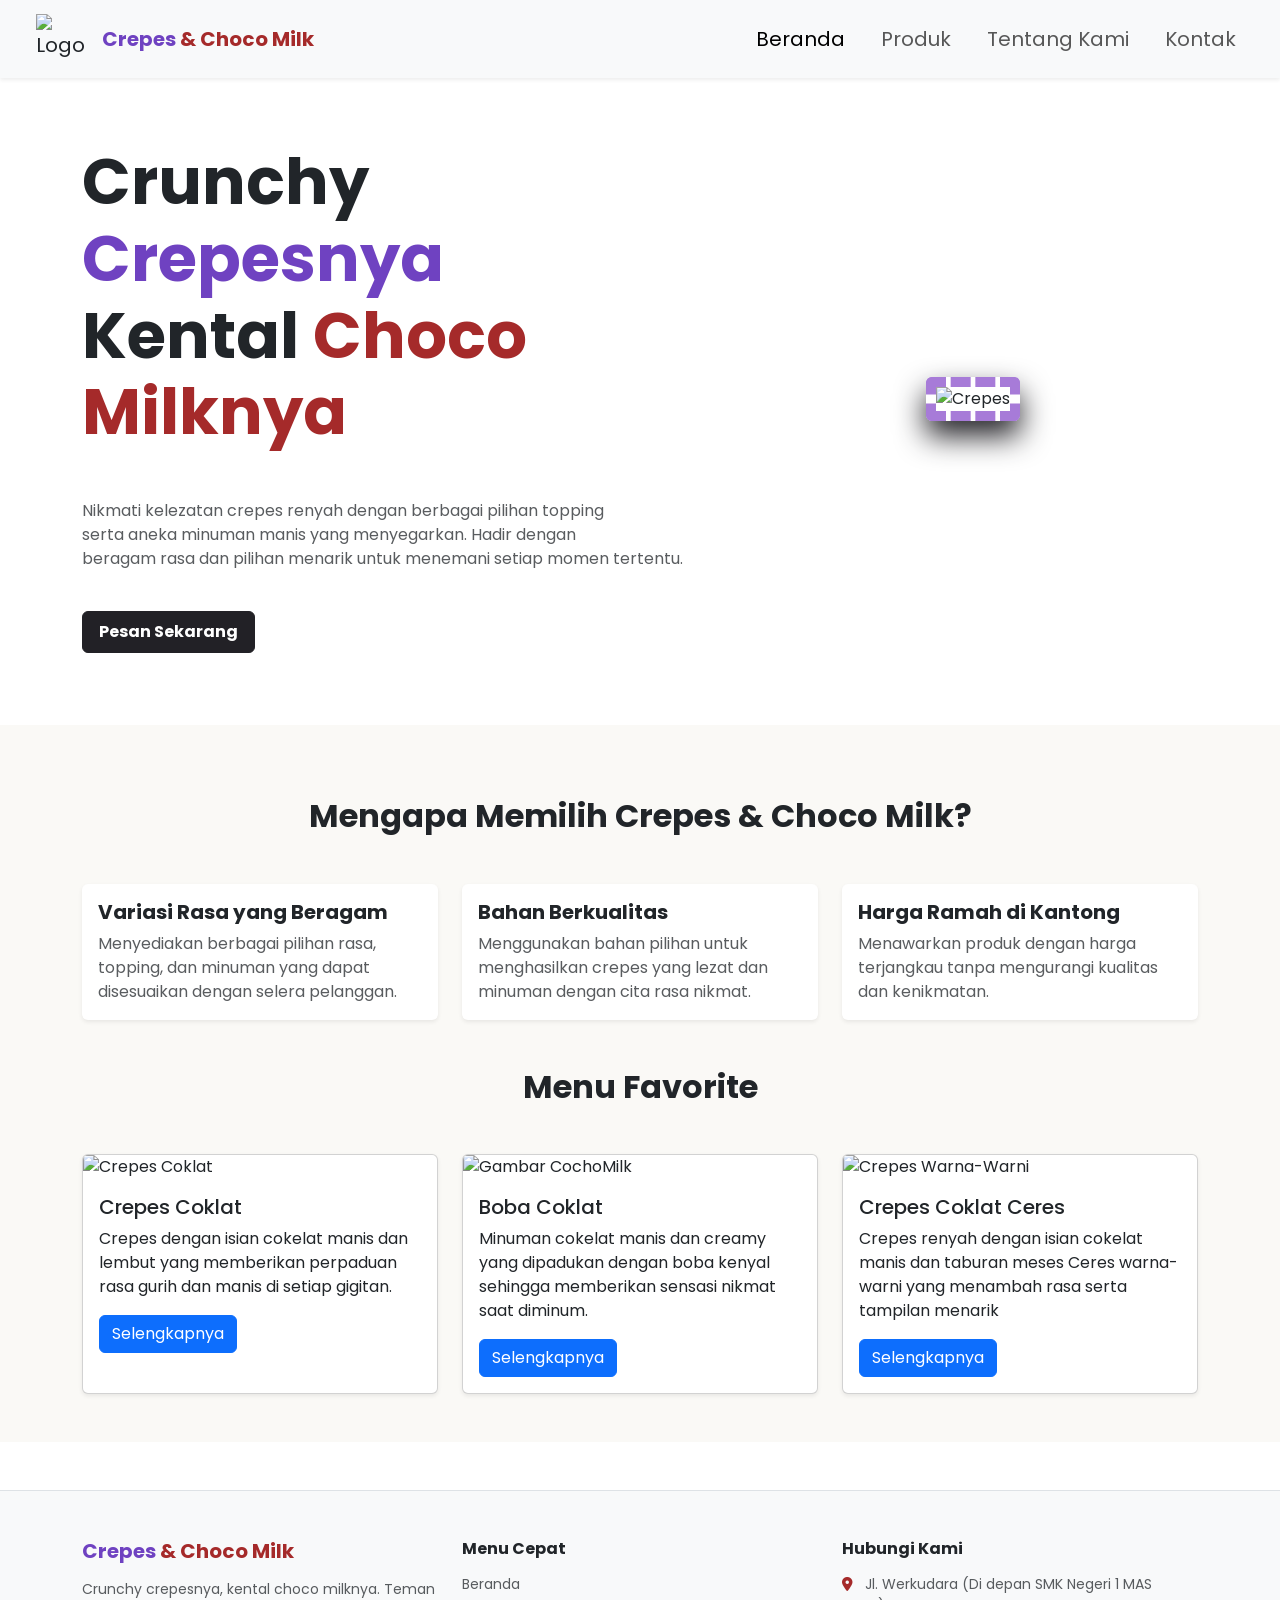
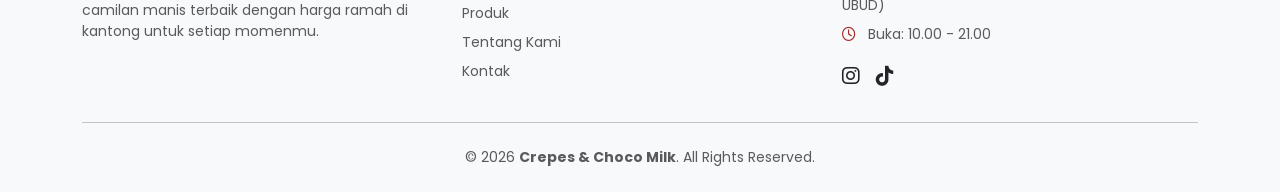
==== index.html @ 20d128d8 "Revisi index about kontak html" ====
<!DOCTYPE html>
<html lang="en">

<head>
  <meta charset="UTF-8">
  <meta name="viewport" content="width=device-width, initial-scale=1.0">
  <title>Document</title>
  <link href="https://cdn.jsdelivr.net/npm/bootstrap@5.3.0/dist/css/bootstrap.min.css" rel="stylesheet">
  <link rel="stylesheet" href="css/style.css">
  <link rel="stylesheet" href="https://cdnjs.cloudflare.com/ajax/libs/font-awesome/6.5.1/css/all.min.css">
</head>

<body>
  <header>
    <nav class="navbar navbar-expand-lg navbar-light bg-light shadow-sm px-3 px-md-4 py-2">
      <div class="container-fluid">
        <img src="../Project-Website-UMKM-3/assets/img/logo.jpg" alt="Logo" class="logo me-2 me-md-3" width="50"
          height="50">
        <p class=" d-md-block fw-bold mt-3">
          <span class="ungu d-none d-md-inline">Crepes</span> <span class="coklat d-none d-md-inline"> & Choco
            Milk</span>
        </p>

        <button class="navbar-toggler border-0 shadow-none" type="button" data-bs-toggle="collapse"
          data-bs-target="#navbarNav" aria-controls="navbarNav" aria-expanded="false" aria-label="Toggle navigation">
          <span class="navbar-toggler-icon"></span>
        </button>

        <div class="collapse navbar-collapse justify-content-end text-center text-lg-end" id="navbarNav">
          <ul class="navbar-nav pt-2 pt-lg-0">
            <li class="nav-item"><a class="nav-link active py-1 py-lg-2" href="index.html">Beranda</a></li>
            <li class="nav-item"><a class="nav-link py-1 py-lg-2" href="produk.html">Produk</a></li>
            <li class="nav-item"><a class="nav-link py-1 py-lg-2" href="about.html">Tentang Kami</a></li>
            <li class="nav-item"><a class="nav-link py-1 py-lg-2" href="kontak.html">Kontak</a></li>
          </ul>
        </div>
      </div>
    </nav>
  </header>

  <section class="container my-5 py-4 ">
    <div class="row align-items-center g-4 mt-5">
      <div class="col-12 col-md-7 text-center text-md-start">
        <h1 class="fw-bold display-3">Crunchy <span class="ungu">Crepesnya</span> <br>
          Kental <span class="coklat">Choco Milknya</span></h1>
        <br>
        <p class="text-muted my-3">
          Nikmati kelezatan crepes renyah dengan berbagai pilihan topping
          <br>
          serta aneka minuman manis yang
          menyegarkan. Hadir dengan
          <br>
          beragam rasa dan pilihan menarik untuk menemani setiap momen tertentu.
        </p>
        <br>
        <a href="produk.html" class="pesansekarang px-3 py-2 btn fw-bold">Pesan Sekarang</a>
      </div>
      <div class="col-12 col-md-5 text-center">
        <img src="../Project-Website-UMKM-3/assets/img/hero.png" alt="Crepes"
          class="gambarbanner max-width: 350px; width: 100%; img-fluid rounded shadow-sm border border-5" </div>
      </div>

    </div>
  </section>

  <section class="py-4" style="background-color: #faf9f6;">
    <div class="container">
      <h2 class="fw-bold text-center my-5">Mengapa Memilih Crepes & Choco Milk?</h2>
      <div class="row row-cols-1 row-cols-md-3 g-4">

        <div class="col shadow-primary">
          <div class="card card1 h-100 shadow-sm border-0">
            <div class="card-body d-flex flex-column">
              <h3 class="h5 fw-bold">Variasi Rasa yang Beragam</h3>
              <p class="text-muted mb-0">
                Menyediakan berbagai pilihan rasa, topping, dan minuman yang dapat disesuaikan dengan selera pelanggan.
              </p>
            </div>
          </div>
        </div>

        <div class="col shadow-primary">
          <div class="card card2 h-100 shadow-sm border-0">
            <div class="card-body d-flex flex-column">
              <h3 class="h5 fw-bold">Bahan Berkualitas</h3>
              <p class="text-muted mb-0">
                Menggunakan bahan pilihan untuk menghasilkan crepes yang lezat dan minuman dengan cita rasa nikmat.
              </p>
            </div>
          </div>
        </div>

        <div class="col shadow-primary">
          <div class="card card3 h-100 shadow-sm border-0">
            <div class="card-body d-flex flex-column">
              <h3 class="h5 fw-bold">Harga Ramah di Kantong</h3>
              <p class="text-muted mb-0">
                Menawarkan produk dengan harga terjangkau tanpa mengurangi kualitas dan kenikmatan.
              </p>
            </div>
          </div>
        </div>
      </div>
    </div>
    <h2 class="fw-bold text-center my-5">Menu Favorite</h2>
    <div class="container my-4">
      <div class="row g-4">

        <div class="menufav col-12 col-md-4">
          <div class="card h-100 shadow-sm">
            <img src="../Project-Website-UMKM-3/assets/img/crepescoklat.jpg" class="card-img-top" alt="Crepes Coklat">
            <div class="card-body">
              <h5 class="card-title">Crepes Coklat</h5>
              <p class="card-text">Crepes dengan isian cokelat manis dan lembut yang memberikan perpaduan rasa gurih dan
                manis di setiap gigitan.</p>
              <a href="produk.html" class="btn btn-primary">Selengkapnya</a>
            </div>
          </div>
        </div>

        <div class="menufav col-12 col-md-4">
          <div class="card h-100 shadow-sm">
            <img src="../Project-Website-UMKM-3/assets/img/cochomilk.jpg" class="card-img-top" alt="Gambar CochoMilk">
            <div class="card-body">
              <h5 class="card-title">Boba Coklat</h5>
              <p class="card-text">Minuman cokelat manis dan creamy yang dipadukan dengan boba kenyal sehingga
                memberikan sensasi nikmat saat diminum.</p>
              <a href="produk.html" class="btn btn-primary">Selengkapnya</a>
            </div>
          </div>
        </div>

        <div class="menufav col-12 col-md-4">
          <div class="card h-100 shadow-sm">
            <img src="../Project-Website-UMKM-3/assets/img/crepeswarnawarni.jpg" class="card-img-top"
              alt="Crepes Warna-Warni">
            <div class="card-body">
              <h5 class="card-title">Crepes Coklat Ceres</h5>
              <p class="card-text">Crepes renyah dengan isian cokelat manis dan taburan meses Ceres warna-warni yang
                menambah rasa serta tampilan menarik</p>
              <a href="produk.html" class="btn btn-primary">Selengkapnya</a>
            </div>
          </div>
        </div>
      </div>
    </div>
  </section>
  <footer class="bg-light text-dark pt-5 pb-4 border-top mt-5">
    <div class="container">
      <div class="row gy-4">
        <div class="col-12 col-md-4">
          <h5 class="fw-bold mb-3">
            <span class="ungu">Crepes</span> <span class="coklat">& Choco Milk</span>
          </h5>
          <p class="text-muted small">
            Crunchy crepesnya, kental choco milknya. Teman camilan manis terbaik dengan harga ramah di kantong untuk
            setiap momenmu.
          </p>
        </div>
        <div class="col-6 col-md-4">
          <h6 class="fw-bold mb-3">Menu Cepat</h6>
          <ul class="list-unstyled small">
            <li class="mb-2"><a href="index.html" class="text-decoration-none text-muted">Beranda</a></li>
            <li class="mb-2"><a href="produk.html" class="text-decoration-none text-muted">Produk</a></li>
            <li class="mb-2"><a href="about.html" class="text-decoration-none text-muted">Tentang Kami</a></li>
            <li class="mb-2"><a href="kontak.html" class="text-decoration-none text-muted">Kontak</a></li>
          </ul>
        </div>
        <div class="col-6 col-md-4">
          <h6 class="fw-bold mb-3">Hubungi Kami</h6>
          <ul class="list-unstyled small text-muted">
            <li class="mb-2"><i class="fa-solid fa-location-dot me-2 coklat"></i> Jl. Werkudara (Di depan SMK Negeri 1 MAS UBUD)
            </li>
            <li class="mb-3"><i class="fa-regular fa-clock me-2 coklat"></i> Buka: 10.00 - 21.00</li>
          </ul>
          <div class="d-flex gap-3">
            <a href="https://www.instagram.com/kedaiwahyukrishna_?bqrl=YTNiNGgzc3ZneWFz" class="text-dark fs-5"><i
                class="fa-brands fa-instagram"></i></a>
            <a href="https://www.tiktok.com/@tuinaa_" class="text-dark fs-5"><i class="fa-brands fa-tiktok"></i></a>
          </div>
        </div>

      </div>

      <hr class="my-4">
      <div class="text-center text-muted small">
        &copy; 2026 <strong>Crepes & Choco Milk</strong>. All Rights Reserved.
      </div>
    </div>
  </footer>
  <script src="https://cdn.jsdelivr.net/npm/bootstrap@5.3.0/dist/js/bootstrap.bundle.min.js"></script>
</body>

</html>
---- css/style.css ----
@import url(https://fonts.googleapis.com/css2?family=Poppins:wght@100;200;300;400;500;600;700;800;900&display=swap);

:root {
    --tinta: #222126;
    --kertas: #faf9f6;
    --putih: #ffffff;
    --ungu: #a77bd8;
}

html {
    border: 0;
    margin: 0;
    box-sizing: border-box;
}

header {
    margin: 0;
    padding: 0;
    font-family: 'Poppins', sans-serif;
    position: fixed;
    top: 0;
    left: 0;
    width: 100%;
    z-index: 1000;
}

body{
    background-color: (--kertas);
    font-family: 'Poppins', sans-serif;   
}

nav {
    font-family: 'Poppins', sans-serif;
    background-color: aliceblue;
    font-size: 20px;
    padding: 10px;
    display: flex;
    box-shadow: 0 2px 4px rgba(0, 0, 0, 0.1);
}

nav ul {
    list-style-type: none;
    display: flex;
    gap: 20px;
    align-items: center;
    justify-content: center;
    align-items: center;
    margin-left: auto;
}

.navtext {
    font-family: 'Poppins', sans-serif;
    font-size: 20px;
    color: (--tinta);
    display: flex;
    align-items: center;
}

nav ul li a{
    text-decoration: none;
    color: (--tinta);
}

.fotonav img{
    width: 90px;
    height: auto;
}

.ungu{
    color: #6f42c1;
}

.coklat{
    color: brown;
}

.gambarbanner {
    border-radius: 12px;
    border: 10px dashed var(--ungu) !important;
    box-shadow: 0 15px 30px var(--tinta) !important;
}

.card1,
.card2,
.card3 {
    transition: transform 0.25s ease, box-shadow 0.25s ease;
}
.card1:hover,
.card2:hover,
.card3:hover {
    transform: translateY(-5px);
    box-shadow: 0 10px 25px var(--tinta) !important;
}

.pesansekarang {
    background-color: var(--tinta);
    border-color: var(--tinta);
    color: var(--putih);
    transition: 0.3s ease;
}

.pesansekarang:hover {
    background-color: var(--ungu);
    border-color: var(--ungu);
    color: var(--putih);
}
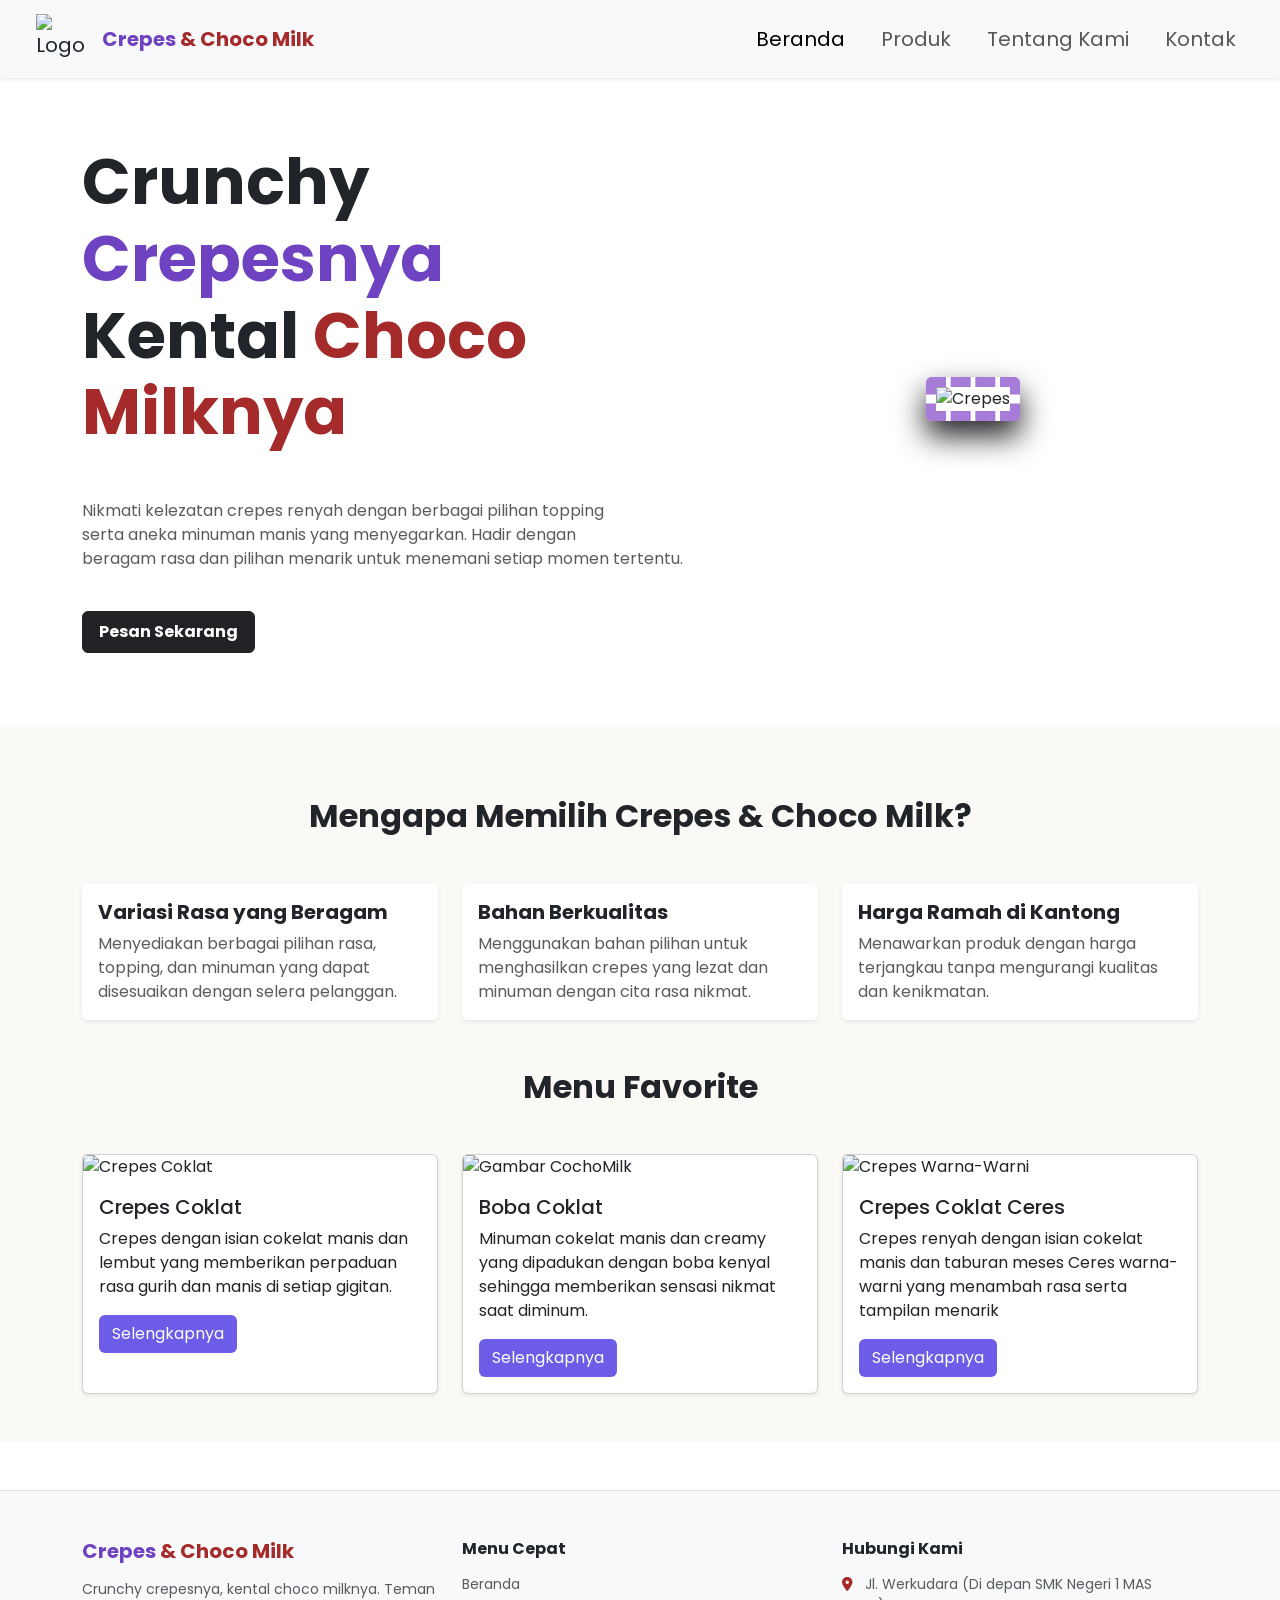
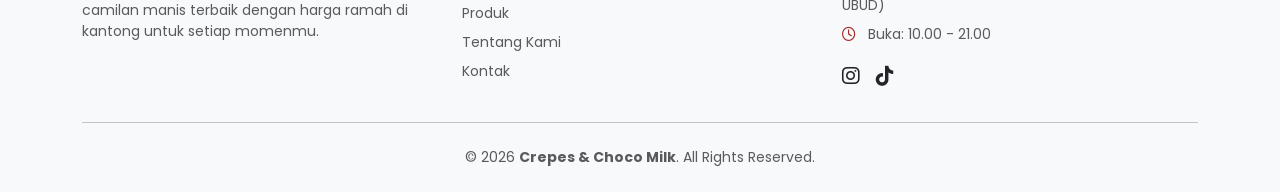
==== commit 8a58439a: "perubahan warna button" ====
--- a/index.html
+++ b/index.html
@@ -4,7 +4,7 @@
 <head>
   <meta charset="UTF-8">
   <meta name="viewport" content="width=device-width, initial-scale=1.0">
-  <title>Document</title>
+  <title>Beranda - Crepes & Choco Milk</title>
   <link href="https://cdn.jsdelivr.net/npm/bootstrap@5.3.0/dist/css/bootstrap.min.css" rel="stylesheet">
   <link rel="stylesheet" href="css/style.css">
   <link rel="stylesheet" href="https://cdnjs.cloudflare.com/ajax/libs/font-awesome/6.5.1/css/all.min.css">
@@ -113,7 +113,7 @@
               <h5 class="card-title">Crepes Coklat</h5>
               <p class="card-text">Crepes dengan isian cokelat manis dan lembut yang memberikan perpaduan rasa gurih dan
                 manis di setiap gigitan.</p>
-              <a href="produk.html" class="btn btn-primary">Selengkapnya</a>
+              <a href="produk.html" class="btn" style="background-color: #6c5ce7; color: white;">Selengkapnya</a>
             </div>
           </div>
         </div>
@@ -125,7 +125,7 @@
               <h5 class="card-title">Boba Coklat</h5>
               <p class="card-text">Minuman cokelat manis dan creamy yang dipadukan dengan boba kenyal sehingga
                 memberikan sensasi nikmat saat diminum.</p>
-              <a href="produk.html" class="btn btn-primary">Selengkapnya</a>
+              <a href="produk.html" class="btn" style="background-color: #6c5ce7; color: white;">Selengkapnya</a>
             </div>
           </div>
         </div>
@@ -138,7 +138,7 @@
               <h5 class="card-title">Crepes Coklat Ceres</h5>
               <p class="card-text">Crepes renyah dengan isian cokelat manis dan taburan meses Ceres warna-warni yang
                 menambah rasa serta tampilan menarik</p>
-              <a href="produk.html" class="btn btn-primary">Selengkapnya</a>
+              <a href="produk.html" class="btn" style="background-color: #6c5ce7; color: white;">Selengkapnya</a>
             </div>
           </div>
         </div>
--- a/css/style.css
+++ b/css/style.css
@@ -24,9 +24,9 @@
     z-index: 1000;
 }
 
-body{
+body {
     background-color: (--kertas);
-    font-family: 'Poppins', sans-serif;   
+    font-family: 'Poppins', sans-serif;
 }
 
 nav {
@@ -56,21 +56,21 @@
     align-items: center;
 }
 
-nav ul li a{
+nav ul li a {
     text-decoration: none;
     color: (--tinta);
 }
 
-.fotonav img{
+.fotonav img {
     width: 90px;
     height: auto;
 }
 
-.ungu{
+.ungu {
     color: #6f42c1;
 }
 
-.coklat{
+.coklat {
     color: brown;
 }
 
@@ -85,6 +85,7 @@
 .card3 {
     transition: transform 0.25s ease, box-shadow 0.25s ease;
 }
+
 .card1:hover,
 .card2:hover,
 .card3:hover {
@@ -104,3 +105,85 @@
     border-color: var(--ungu);
     color: var(--putih);
 }
+
+.product-heading {
+    color: var(--cokelat-tua);
+    font-weight: 700;
+    margin-bottom: 25px;
+}
+
+.product-card {
+    background-color: white;
+    border-radius: 15px;
+    overflow: hidden;
+    height: 100%;
+    box-shadow: 0 4px 15px rgba(0, 0, 0, 0.06);
+    transition: 0.3s;
+}
+
+.product-card:hover {
+    transform: translateY(-5px);
+}
+
+.product-card img {
+    width: 100%;
+    height: 220px;
+    object-fit: cover;
+    background-color: var(--ungu-muda);
+}
+
+.product-info {
+    padding: 20px;
+}
+
+.product-info h5 {
+    color: var(--cokelat-tua);
+    font-weight: 600;
+    min-height: 48px;
+}
+
+.product-info p {
+    color: var(--ungu);
+    font-weight: 700;
+    font-size: 18px;
+}
+
+.product-info label {
+    font-size: 14px;
+    margin-bottom: 7px;
+}
+
+.order-section {
+    background-color: white;
+    padding: 35px;
+    border-radius: 15px;
+    box-shadow: 0 4px 15px rgba(0, 0, 0, 0.05);
+    max-width: 700px;
+    margin-left: auto;
+    margin-right: auto;
+}
+
+.order-section h2 {
+    color: var(--cokelat-tua);
+    font-weight: 700;
+    margin-bottom: 10px;
+}
+
+.order-section>p {
+    color: #777;
+    margin-bottom: 25px;
+}
+
+.form-control {
+    padding: 12px;
+    border-radius: 8px;
+}
+
+.form-control:focus {
+    border-color: var(--ungu);
+    box-shadow: 0 0 0 0.2rem rgba(167, 123, 216, 0.2);
+}
+
+.judulproduk {
+    font-weight: bold;
+}
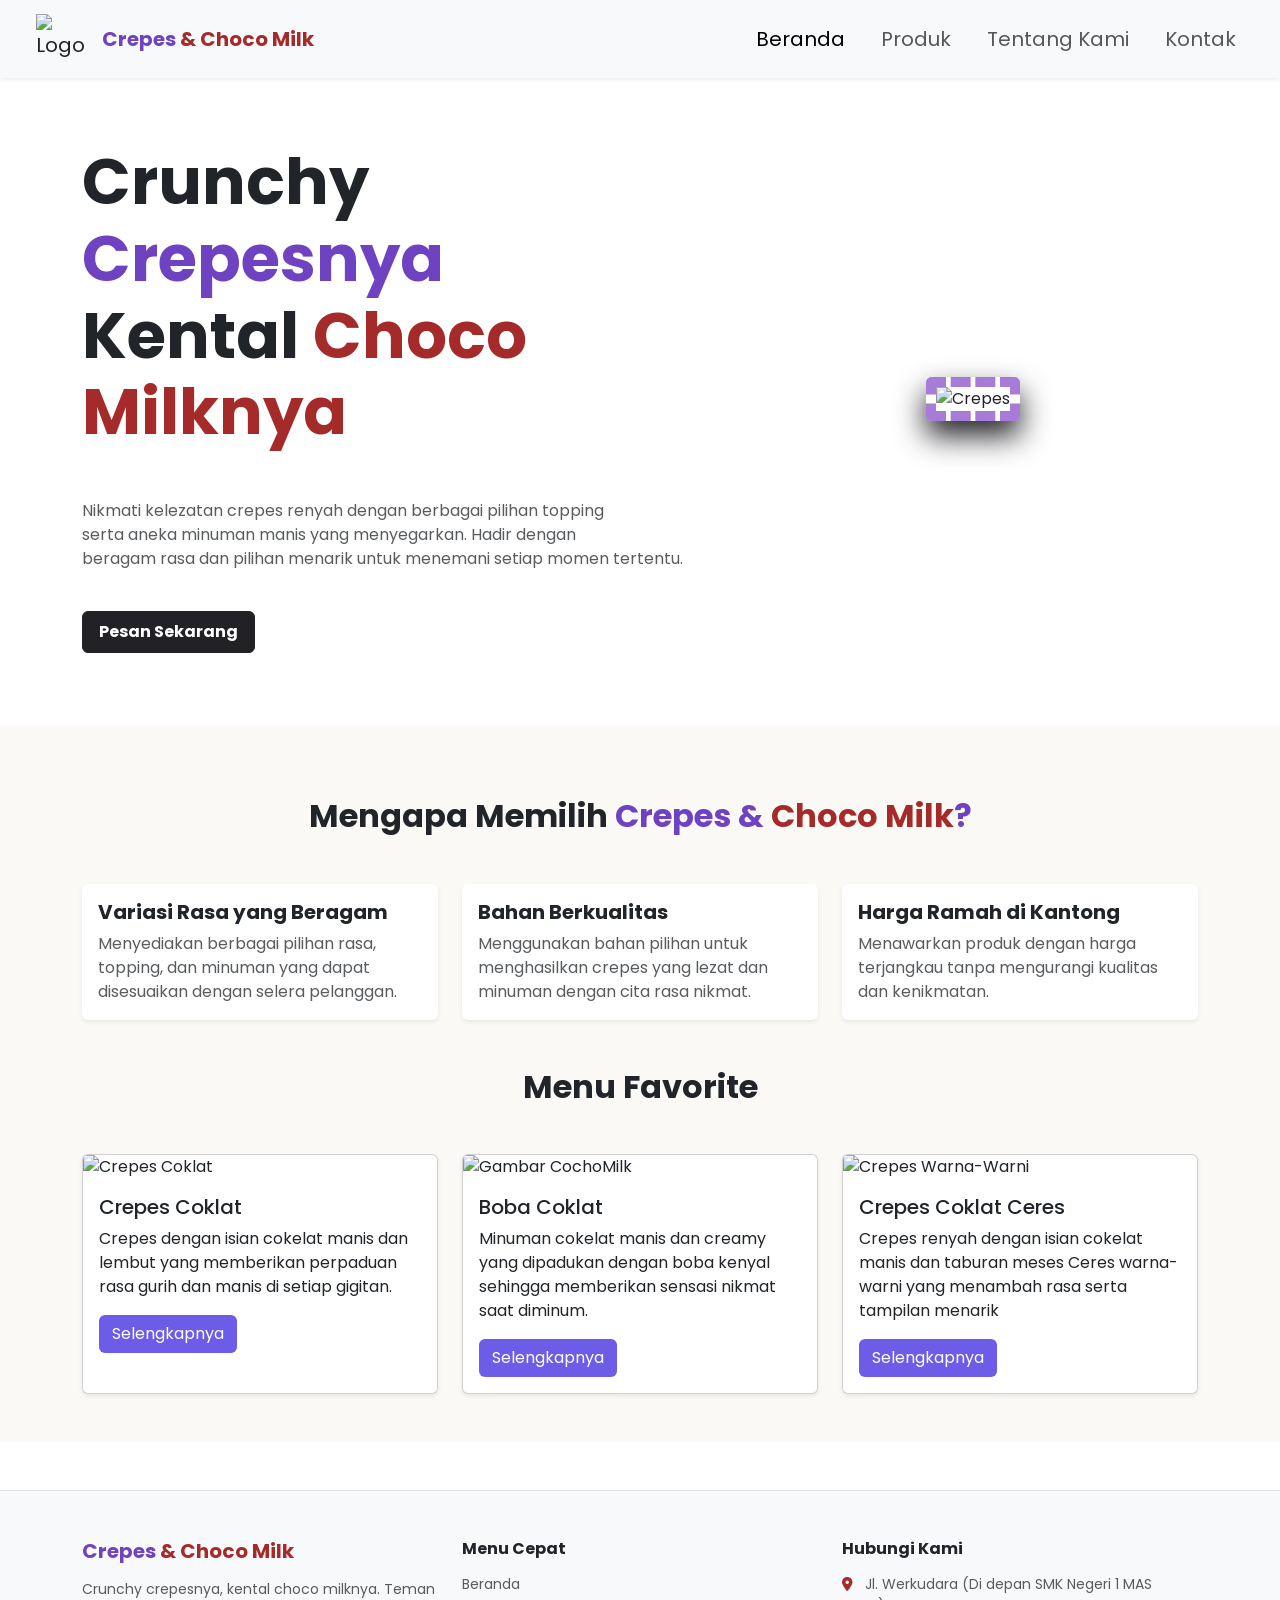
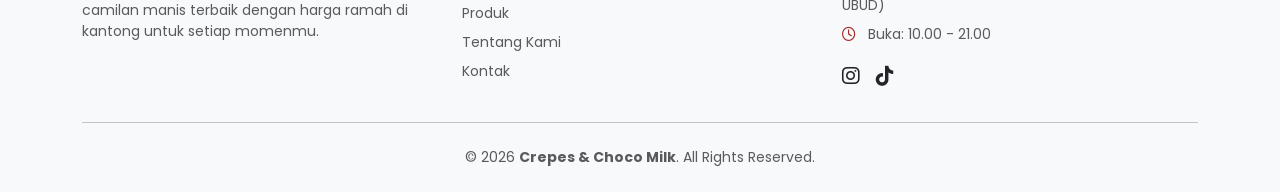
==== commit 528d2dac: "perubahan tulisan span" ====
--- a/index.html
+++ b/index.html
@@ -65,7 +65,7 @@
 
   <section class="py-4" style="background-color: #faf9f6;">
     <div class="container">
-      <h2 class="fw-bold text-center my-5">Mengapa Memilih Crepes & Choco Milk?</h2>
+      <h2 class="fw-bold text-center my-5">Mengapa Memilih <span class="ungu">Crepes & <span class="coklat">Choco Milk</span>?</h2>
       <div class="row row-cols-1 row-cols-md-3 g-4">
 
         <div class="col shadow-primary">
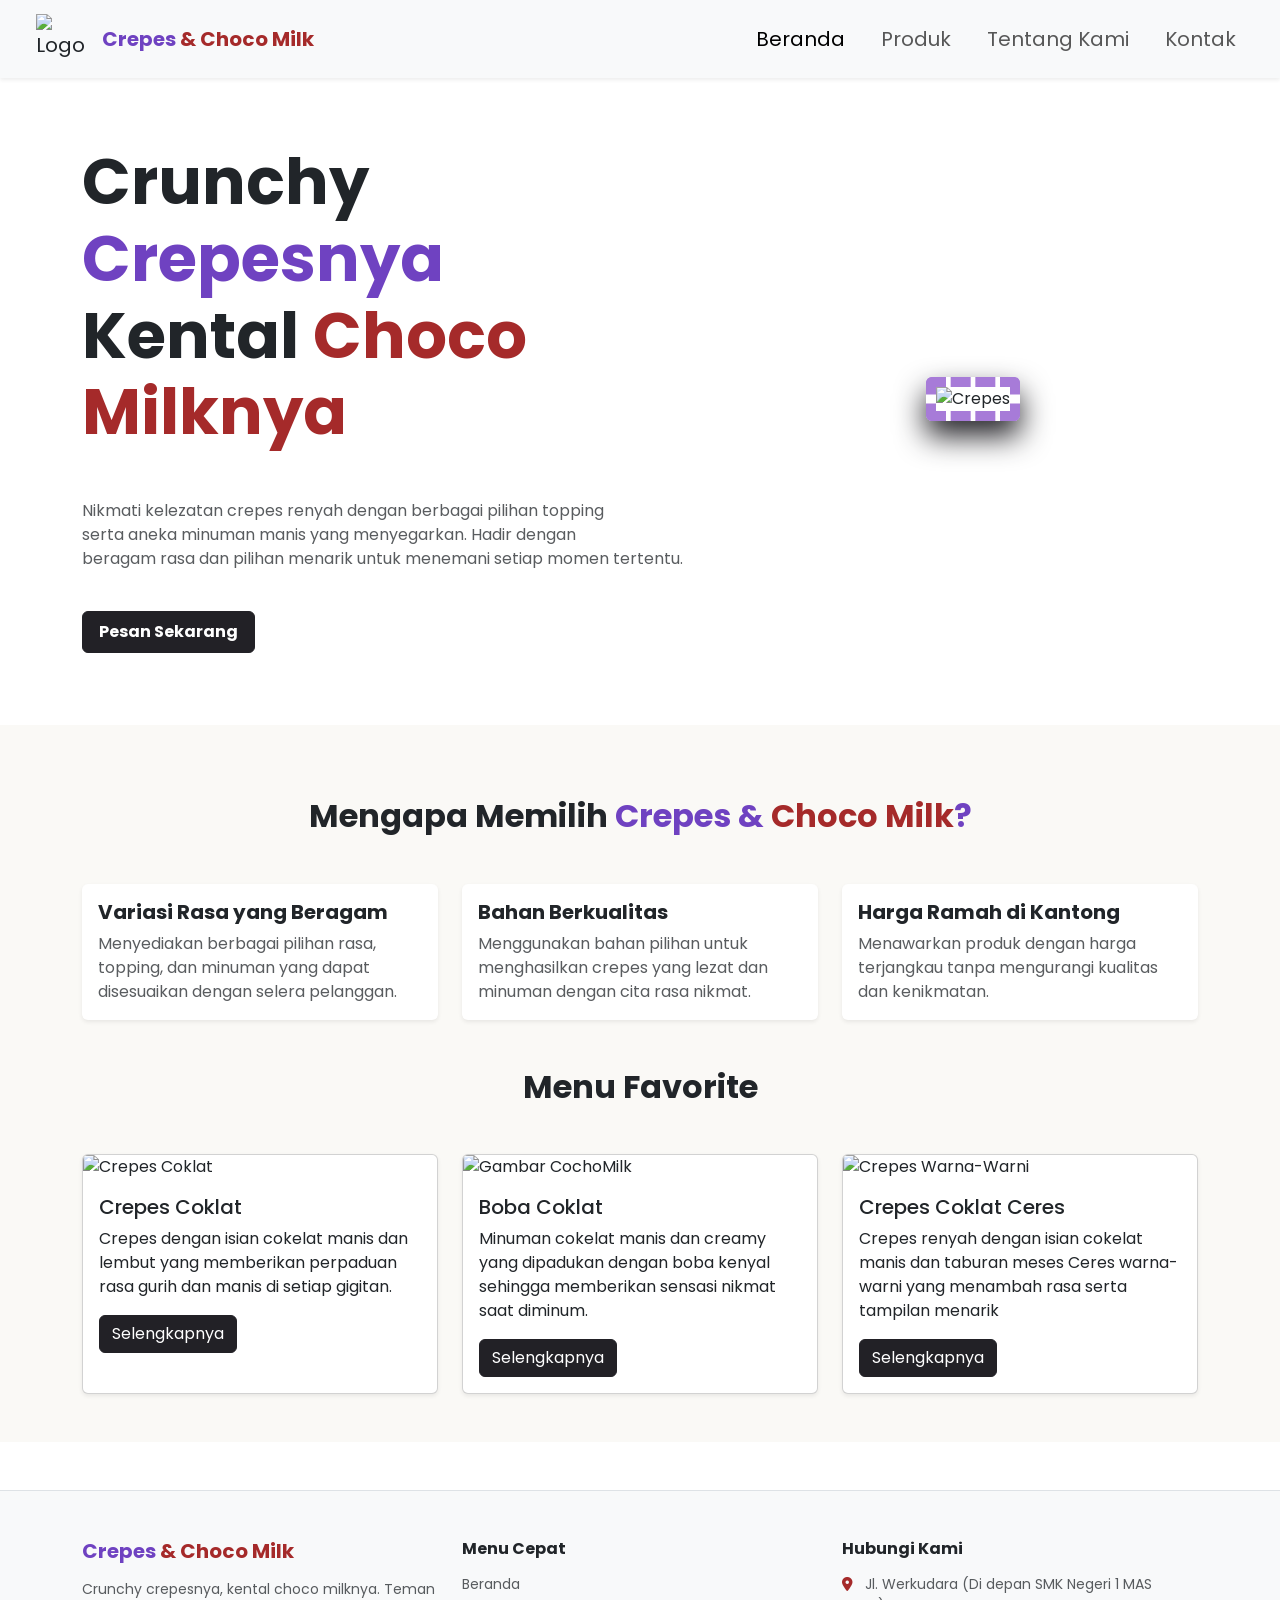
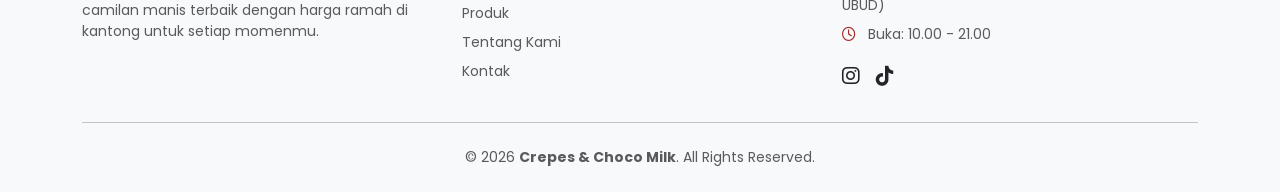
==== commit 13e6a305: "Revisi sedikit index html" ====
--- a/index.html
+++ b/index.html
@@ -113,7 +113,7 @@
               <h5 class="card-title">Crepes Coklat</h5>
               <p class="card-text">Crepes dengan isian cokelat manis dan lembut yang memberikan perpaduan rasa gurih dan
                 manis di setiap gigitan.</p>
-              <a href="produk.html" class="btn" style="background-color: #6c5ce7; color: white;">Selengkapnya</a>
+              <a href="produk.html" class="pesansekarang btn">Selengkapnya</a>
             </div>
           </div>
         </div>
@@ -125,7 +125,7 @@
               <h5 class="card-title">Boba Coklat</h5>
               <p class="card-text">Minuman cokelat manis dan creamy yang dipadukan dengan boba kenyal sehingga
                 memberikan sensasi nikmat saat diminum.</p>
-              <a href="produk.html" class="btn" style="background-color: #6c5ce7; color: white;">Selengkapnya</a>
+              <a href="produk.html" class="pesansekarang btn">Selengkapnya</a>
             </div>
           </div>
         </div>
@@ -138,7 +138,7 @@
               <h5 class="card-title">Crepes Coklat Ceres</h5>
               <p class="card-text">Crepes renyah dengan isian cokelat manis dan taburan meses Ceres warna-warni yang
                 menambah rasa serta tampilan menarik</p>
-              <a href="produk.html" class="btn" style="background-color: #6c5ce7; color: white;">Selengkapnya</a>
+              <a href="produk.html" class="pesansekarang btn">Selengkapnya</a>
             </div>
           </div>
         </div>
--- a/css/style.css
+++ b/css/style.css
@@ -94,16 +94,16 @@
 }
 
 .pesansekarang {
-    background-color: var(--tinta);
-    border-color: var(--tinta);
-    color: var(--putih);
+    background-color: var(--tinta) !important;
+    border-color: var(--tinta) !important;
+    color: var(--putih) !important;
     transition: 0.3s ease;
 }
 
 .pesansekarang:hover {
-    background-color: var(--ungu);
-    border-color: var(--ungu);
-    color: var(--putih);
+    background-color: var(--ungu) !important;
+    border-color: var(--ungu) !important;
+    color: var(--putih) !important;
 }
 
 .product-heading {
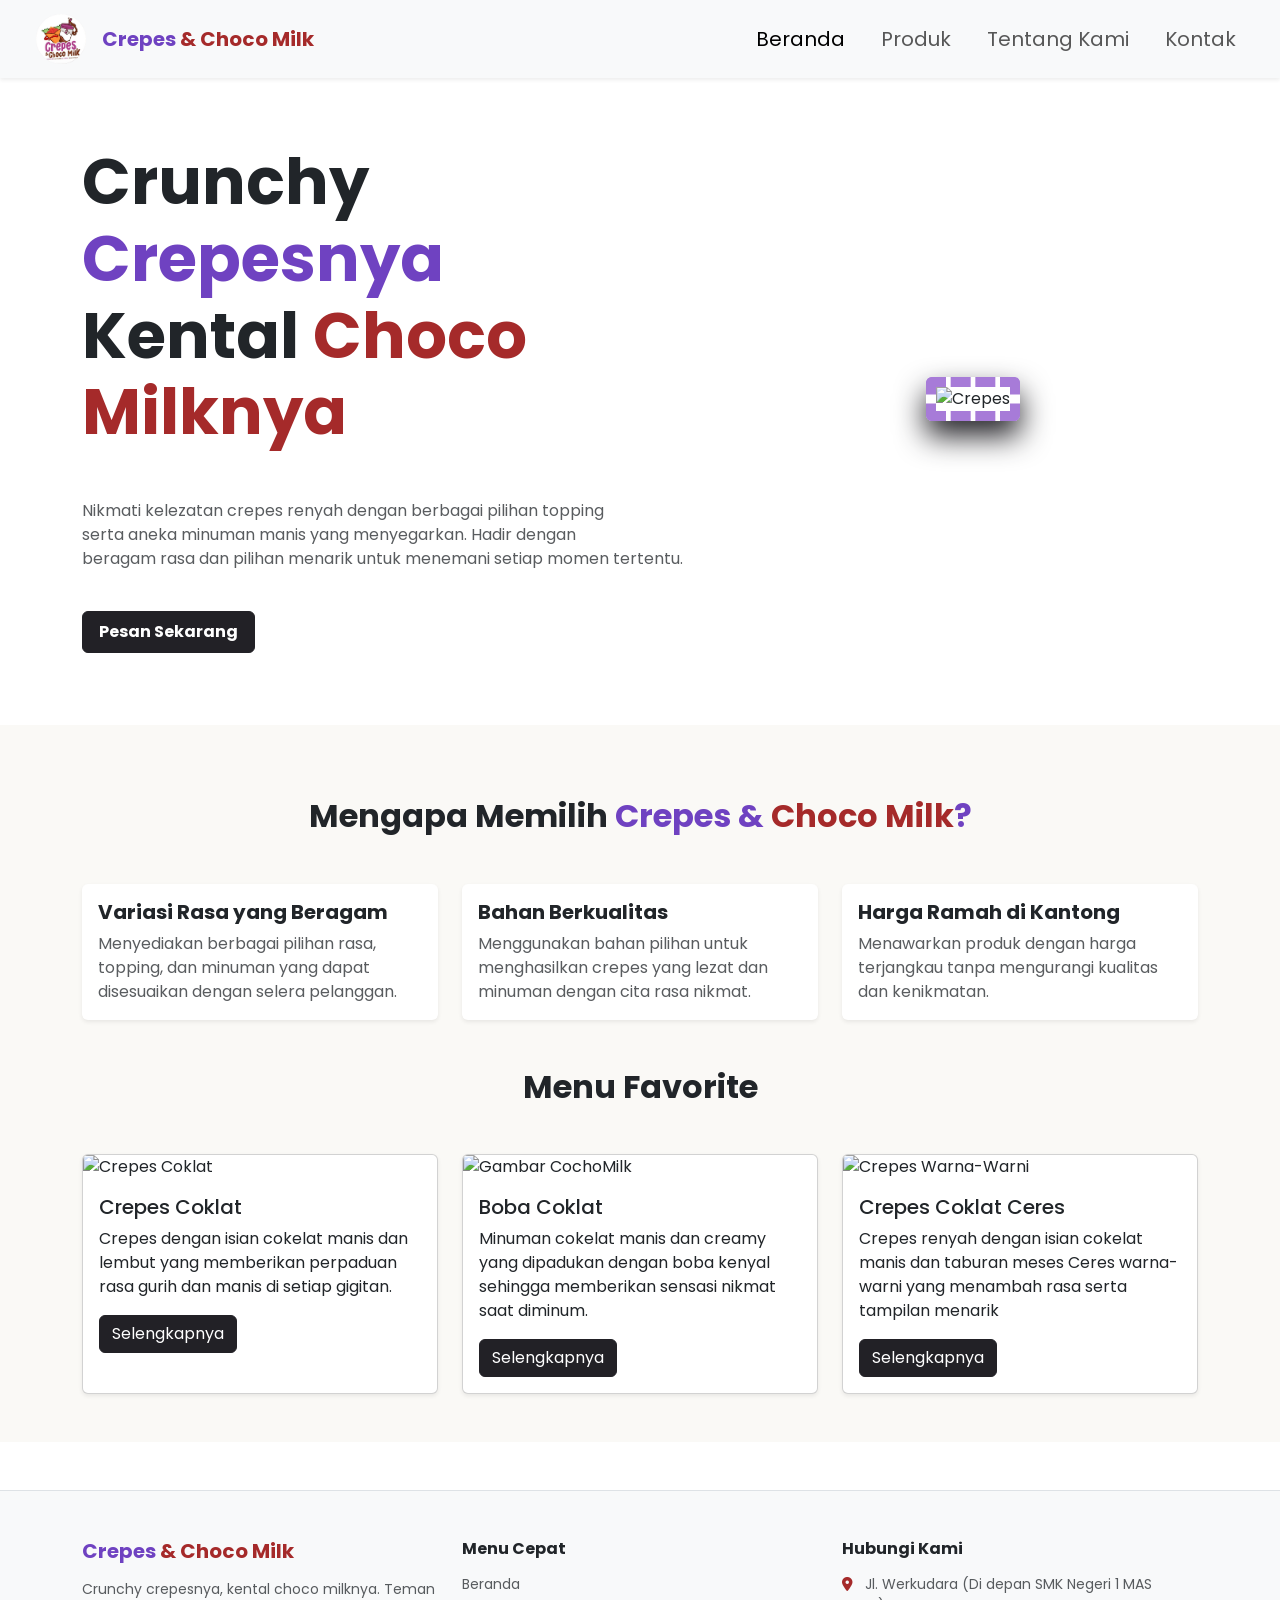
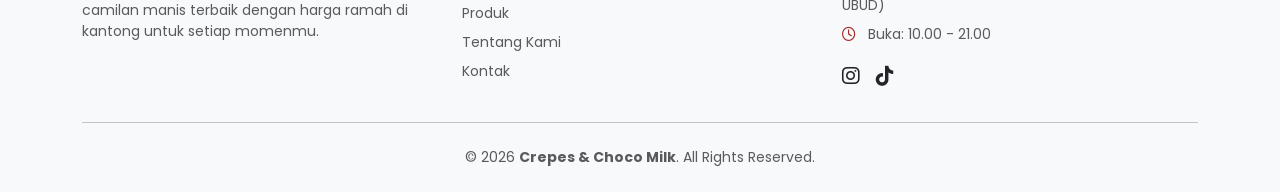
==== commit a5a5e29b: "perubahan image" ====
--- a/index.html
+++ b/index.html
@@ -14,7 +14,7 @@
   <header>
     <nav class="navbar navbar-expand-lg navbar-light bg-light shadow-sm px-3 px-md-4 py-2">
       <div class="container-fluid">
-        <img src="../Project-Website-UMKM-3/assets/img/logo.jpg" alt="Logo" class="logo me-2 me-md-3" width="50"
+        <img src="./assets/img/logo.jpg" alt="Logo" class="logo me-2 me-md-3" width="50"
           height="50">
         <p class=" d-md-block fw-bold mt-3">
           <span class="ungu d-none d-md-inline">Crepes</span> <span class="coklat d-none d-md-inline"> & Choco
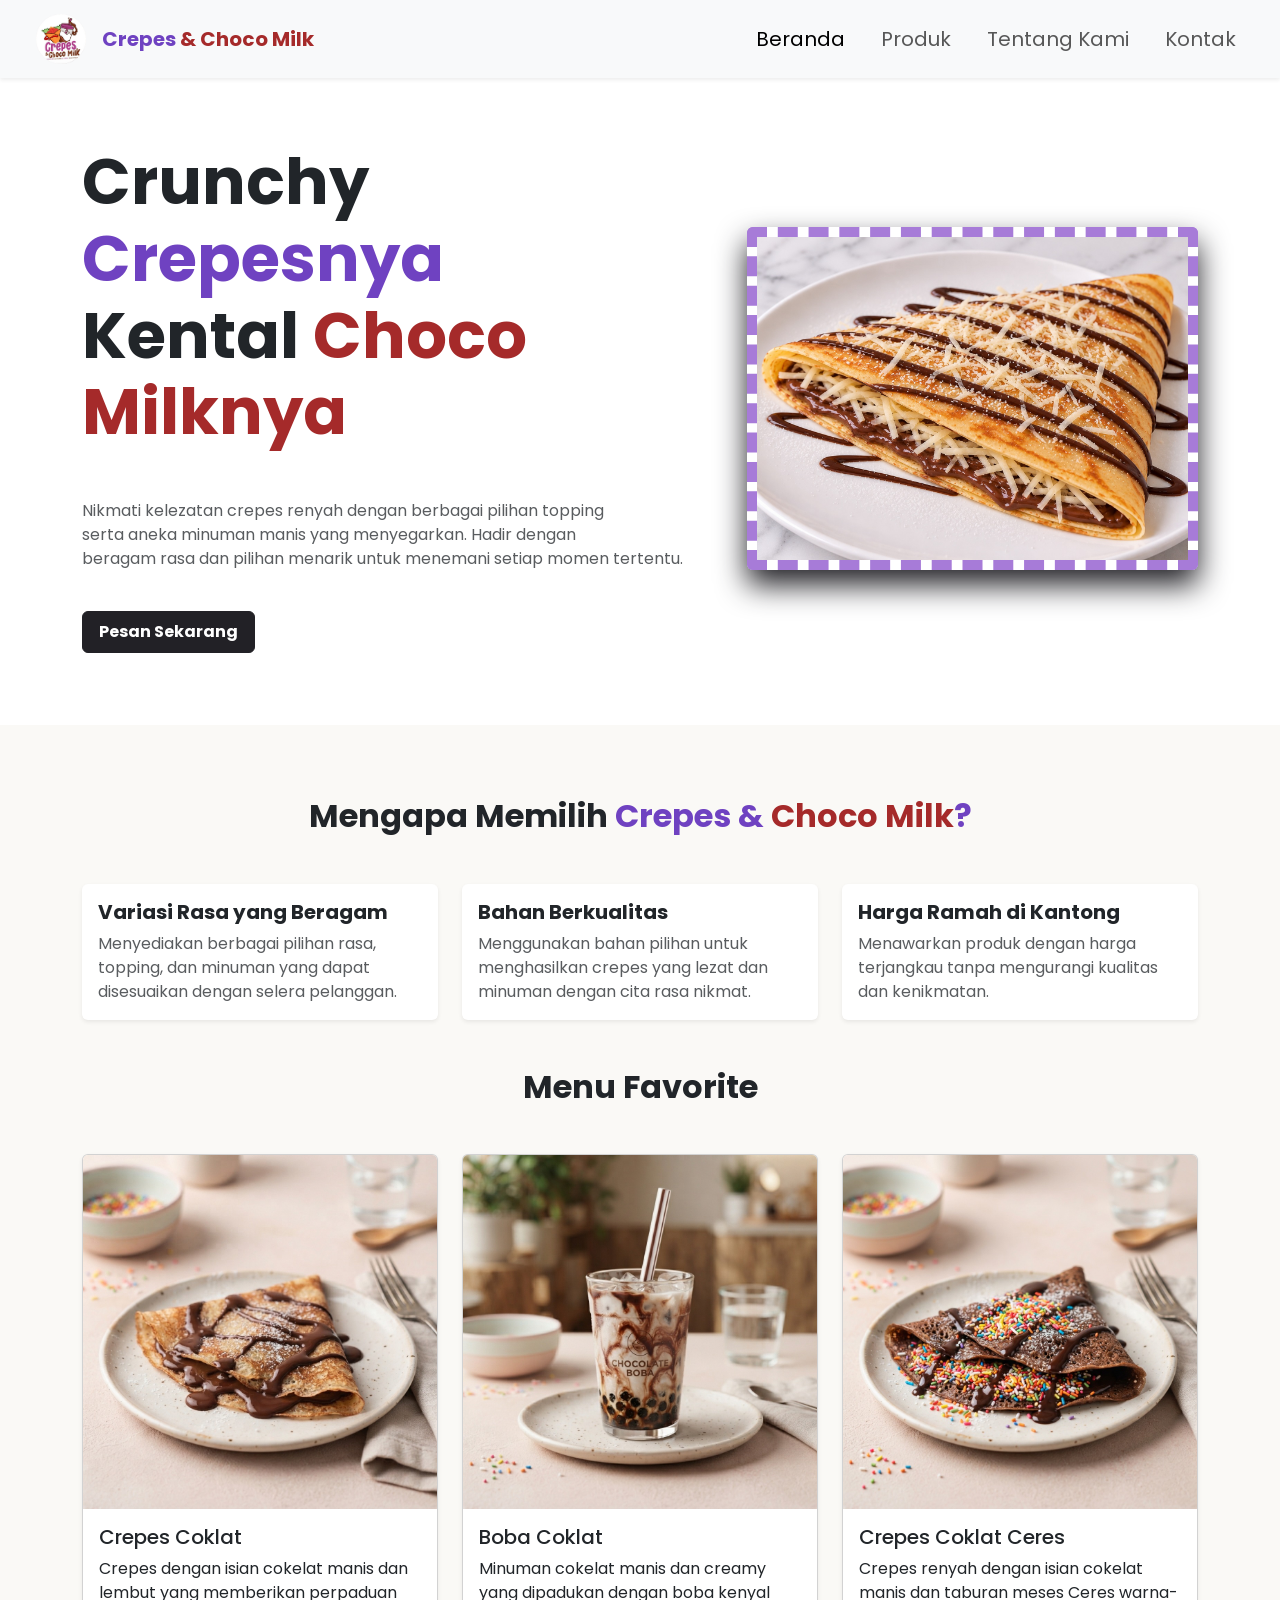
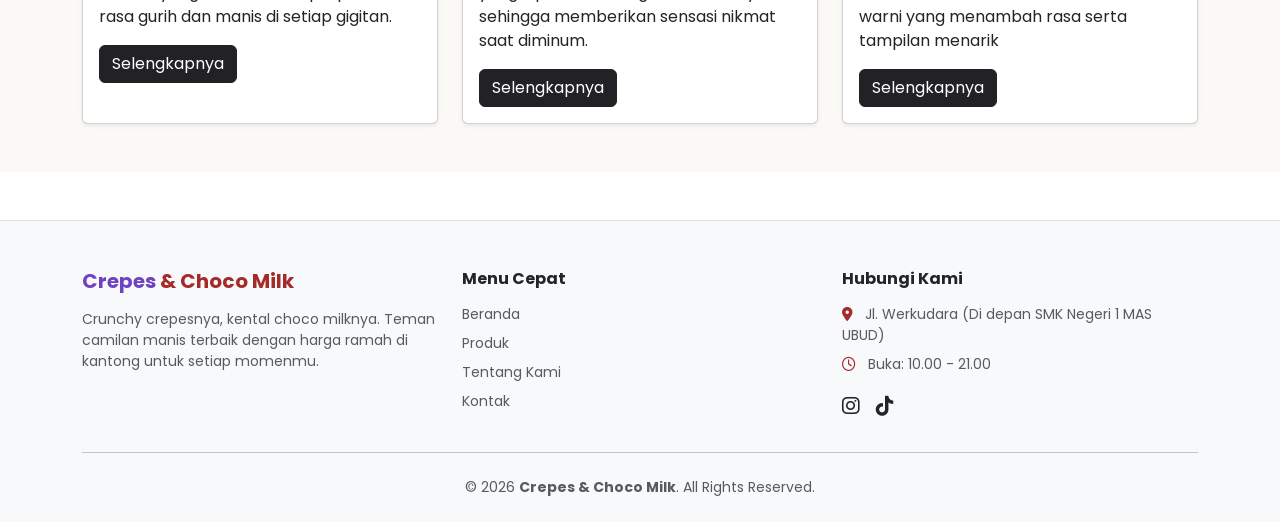
==== commit ab17ef51: "perubahan img part2" ====
--- a/index.html
+++ b/index.html
@@ -56,7 +56,7 @@
         <a href="produk.html" class="pesansekarang px-3 py-2 btn fw-bold">Pesan Sekarang</a>
       </div>
       <div class="col-12 col-md-5 text-center">
-        <img src="../Project-Website-UMKM-3/assets/img/hero.png" alt="Crepes"
+        <img src="./assets/img/hero.png" alt="Crepes"
           class="gambarbanner max-width: 350px; width: 100%; img-fluid rounded shadow-sm border border-5" </div>
       </div>
 
@@ -108,7 +108,7 @@
 
         <div class="menufav col-12 col-md-4">
           <div class="card h-100 shadow-sm">
-            <img src="../Project-Website-UMKM-3/assets/img/crepescoklat.jpg" class="card-img-top" alt="Crepes Coklat">
+            <img src="./assets/img/crepescoklat.jpg" class="card-img-top" alt="Crepes Coklat">
             <div class="card-body">
               <h5 class="card-title">Crepes Coklat</h5>
               <p class="card-text">Crepes dengan isian cokelat manis dan lembut yang memberikan perpaduan rasa gurih dan
@@ -120,7 +120,7 @@
 
         <div class="menufav col-12 col-md-4">
           <div class="card h-100 shadow-sm">
-            <img src="../Project-Website-UMKM-3/assets/img/cochomilk.jpg" class="card-img-top" alt="Gambar CochoMilk">
+            <img src="./assets/img/cochomilk.jpg" class="card-img-top" alt="Gambar CochoMilk">
             <div class="card-body">
               <h5 class="card-title">Boba Coklat</h5>
               <p class="card-text">Minuman cokelat manis dan creamy yang dipadukan dengan boba kenyal sehingga
@@ -132,7 +132,7 @@
 
         <div class="menufav col-12 col-md-4">
           <div class="card h-100 shadow-sm">
-            <img src="../Project-Website-UMKM-3/assets/img/crepeswarnawarni.jpg" class="card-img-top"
+            <img src="./assets/img/crepeswarnawarni.jpg" class="card-img-top"
               alt="Crepes Warna-Warni">
             <div class="card-body">
               <h5 class="card-title">Crepes Coklat Ceres</h5>
